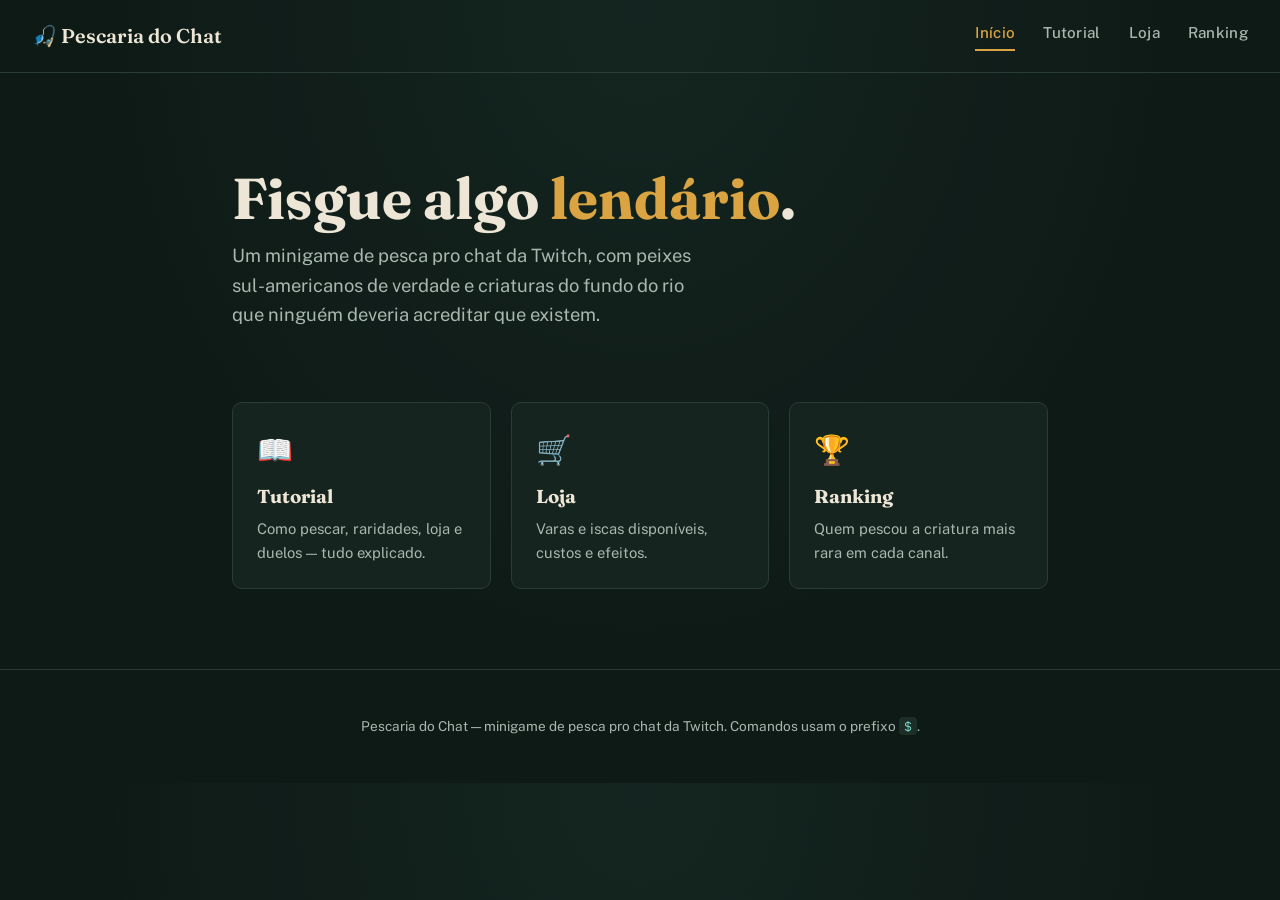
==== index.html @ 632166b0 "Site inicial: tutorial, loja e ranking do Pescaria do Chat" ====
<!doctype html>
<html lang="pt-BR">
<head>
<meta charset="utf-8">
<meta name="viewport" content="width=device-width, initial-scale=1">
<title>Início — Pescaria do Chat</title>
<link rel="preconnect" href="https://fonts.googleapis.com">
<link rel="preconnect" href="https://fonts.gstatic.com" crossorigin>
<link href="https://fonts.googleapis.com/css2?family=Fraunces:opsz,wght@9..144,400;9..144,600;9..144,700&family=Public+Sans:wght@400;500;600&family=IBM+Plex+Mono:wght@400;500&display=swap" rel="stylesheet">
<link rel="stylesheet" href="style.css">
<link rel="icon" href="data:image/svg+xml,<svg xmlns=%22http://www.w3.org/2000/svg%22 viewBox=%220 0 100 100%22><text y=%22.9em%22 font-size=%2290%22>🎣</text></svg>">
</head>
<body>
<header class="site-header">
  <a class="brand" href="index.html">🎣 Pescaria do Chat</a>
  <nav class="site-nav">
      <a href="index.html" class="active">Início</a>
      <a href="tutorial.html">Tutorial</a>
      <a href="loja.html">Loja</a>
      <a href="ranking.html">Ranking</a>
  </nav>
</header>
<main>

<div class="hero">
  <h1>Fisgue algo <span class="accent">lendário</span>.</h1>
  <p class="lede">Um minigame de pesca pro chat da Twitch, com peixes
  sul-americanos de verdade e criaturas do fundo do rio que ninguém
  deveria acreditar que existem.</p>
</div>
<div class="card-grid">
  <a class="nav-card" href="tutorial.html">
    <div class="emoji">📖</div>
    <h3>Tutorial</h3>
    <p>Como pescar, raridades, loja e duelos — tudo explicado.</p>
  </a>
  <a class="nav-card" href="loja.html">
    <div class="emoji">🛒</div>
    <h3>Loja</h3>
    <p>Varas e iscas disponíveis, custos e efeitos.</p>
  </a>
  <a class="nav-card" href="ranking.html">
    <div class="emoji">🏆</div>
    <h3>Ranking</h3>
    <p>Quem pescou a criatura mais rara em cada canal.</p>
  </a>
</div>

</main>
<footer class="site-footer">
  <p>Pescaria do Chat — minigame de pesca pro chat da Twitch. Comandos usam o prefixo <code>$</code>.</p>
</footer>
</body>
</html>
---- style.css ----
:root {
  --bg: #0e1a16;
  --surface: #16241f;
  --surface-2: #1d2e27;
  --border: #2a3d34;
  --text: #ede6d6;
  --text-muted: #a9b8ae;
  --gold: #d9a441;
  --glow: #7cd9c9;

  --tier-comum: #8fa593;
  --tier-incomum: #5b8a72;
  --tier-raro: #3e7c89;
  --tier-lendario: #d9a441;
  --tier-secreto: #7cd9c9;

  --display: "Fraunces", Georgia, serif;
  --body: "Public Sans", -apple-system, sans-serif;
  --mono: "IBM Plex Mono", ui-monospace, monospace;
}

* { box-sizing: border-box; }

html { scroll-behavior: smooth; }

body {
  margin: 0;
  background: var(--bg);
  background-image:
    radial-gradient(ellipse at top, rgba(124, 217, 201, 0.06), transparent 60%);
  color: var(--text);
  font-family: var(--body);
  line-height: 1.6;
  -webkit-font-smoothing: antialiased;
}

a { color: var(--gold); text-decoration: none; }
a:hover { text-decoration: underline; }
a:focus-visible, button:focus-visible {
  outline: 2px solid var(--glow);
  outline-offset: 2px;
}

code {
  font-family: var(--mono);
  background: var(--surface-2);
  padding: 0.1em 0.4em;
  border-radius: 4px;
  font-size: 0.92em;
  color: var(--glow);
}

.site-header {
  display: flex;
  align-items: center;
  justify-content: space-between;
  flex-wrap: wrap;
  gap: 1rem;
  padding: 1.25rem 2rem;
  border-bottom: 1px solid var(--border);
}

.brand {
  font-family: var(--display);
  font-weight: 600;
  font-size: 1.25rem;
  color: var(--text);
}
.brand:hover { text-decoration: none; color: var(--gold); }

.site-nav { display: flex; gap: 1.75rem; }
.site-nav a {
  color: var(--text-muted);
  font-weight: 500;
  font-size: 0.95rem;
  letter-spacing: 0.02em;
  padding-bottom: 0.2rem;
  border-bottom: 2px solid transparent;
}
.site-nav a:hover { color: var(--text); text-decoration: none; }
.site-nav a.active { color: var(--gold); border-bottom-color: var(--gold); }

main {
  max-width: 880px;
  margin: 0 auto;
  padding: 3rem 2rem 5rem;
}

.site-footer {
  text-align: center;
  color: var(--text-muted);
  font-size: 0.85rem;
  padding: 2rem;
  border-top: 1px solid var(--border);
}

/* Hero (index) */
.hero { padding: 3rem 0 2rem; }
.hero h1 {
  font-family: var(--display);
  font-size: clamp(2.4rem, 6vw, 3.6rem);
  font-weight: 700;
  margin: 0 0 0.75rem;
  line-height: 1.05;
}
.hero .accent { color: var(--gold); }
.hero p.lede {
  color: var(--text-muted);
  font-size: 1.15rem;
  max-width: 42ch;
  margin: 0 0 2.5rem;
}

.card-grid {
  display: grid;
  grid-template-columns: repeat(3, 1fr);
  gap: 1.25rem;
}
@media (max-width: 640px) {
  .card-grid { grid-template-columns: 1fr; }
}

.nav-card {
  display: block;
  background: var(--surface);
  border: 1px solid var(--border);
  border-radius: 10px;
  padding: 1.5rem;
  transition: border-color 0.15s ease, transform 0.15s ease;
}
.nav-card:hover {
  text-decoration: none;
  border-color: var(--gold);
  transform: translateY(-2px);
}
.nav-card .emoji { font-size: 1.8rem; }
.nav-card h3 {
  font-family: var(--display);
  color: var(--text);
  margin: 0.6rem 0 0.3rem;
}
.nav-card p { color: var(--text-muted); margin: 0; font-size: 0.92rem; }

/* Generic content typography */
h1.page-title {
  font-family: var(--display);
  font-size: clamp(2rem, 5vw, 2.6rem);
  margin: 0 0 0.5rem;
}
p.subtitle { color: var(--text-muted); margin: 0 0 2.5rem; font-size: 1.05rem; }

section.block { margin-bottom: 3rem; }
section.block h2 {
  font-family: var(--display);
  font-size: 1.5rem;
  border-bottom: 1px solid var(--border);
  padding-bottom: 0.5rem;
  margin-bottom: 1.25rem;
}
section.block h3 {
  font-family: var(--body);
  font-weight: 600;
  color: var(--gold);
  font-size: 1.05rem;
  margin: 1.5rem 0 0.5rem;
}

.command-list { list-style: none; padding: 0; margin: 0; }
.command-list li {
  display: flex;
  gap: 1rem;
  padding: 0.6rem 0;
  border-bottom: 1px dashed var(--border);
  font-size: 0.95rem;
}
.command-list code { flex: 0 0 auto; white-space: nowrap; }
.command-list span { color: var(--text-muted); }

/* Depth gauge - the signature element for rarity tiers */
.depth-gauge {
  display: grid;
  grid-template-columns: 14px 1fr;
  gap: 0;
}
.depth-band {
  border-radius: 3px;
  margin: 0.15rem 0;
}
.depth-row {
  display: contents;
}
.depth-content {
  padding: 1rem 0 1.4rem 1.25rem;
  border-bottom: 1px solid var(--border);
}
.depth-row:last-child .depth-content { border-bottom: none; }
.depth-content h4 {
  margin: 0 0 0.35rem;
  font-family: var(--body);
  font-weight: 600;
  font-size: 1.05rem;
  display: flex;
  align-items: center;
  gap: 0.6rem;
}
.depth-content .chance {
  font-family: var(--mono);
  font-size: 0.8rem;
  color: var(--text-muted);
  font-weight: 400;
}
.depth-content .species {
  color: var(--text-muted);
  font-size: 0.92rem;
}
.depth-content .species .fid {
  font-family: var(--mono);
  font-size: 0.78rem;
  color: var(--glow);
  opacity: 0.85;
}

/* Tables (shop, ranking) */
table.ledger {
  width: 100%;
  border-collapse: collapse;
  font-size: 0.95rem;
}
table.ledger th {
  text-align: left;
  font-family: var(--mono);
  font-size: 0.75rem;
  text-transform: uppercase;
  letter-spacing: 0.06em;
  color: var(--text-muted);
  border-bottom: 1px solid var(--border);
  padding: 0.5rem 0.75rem;
}
table.ledger td {
  padding: 0.65rem 0.75rem;
  border-bottom: 1px solid var(--border);
  vertical-align: top;
}
table.ledger tr:last-child td { border-bottom: none; }
table.ledger .num { font-family: var(--mono); color: var(--glow); }
table.ledger .id { font-family: var(--mono); font-size: 0.82rem; color: var(--text-muted); }

.rank-row .medal { font-size: 1.1rem; width: 1.6em; display: inline-block; }
.rank-tier {
  display: inline-block;
  font-family: var(--mono);
  font-size: 0.72rem;
  padding: 0.15em 0.5em;
  border-radius: 999px;
  border: 1px solid currentColor;
}

.channel-block { margin-bottom: 3.5rem; }
.channel-block h2 { text-transform: lowercase; }

.rank-tabs {
  display: flex;
  gap: 0.5rem;
  margin-bottom: 1.25rem;
  border-bottom: 1px solid var(--border);
}
.rank-tab {
  font-family: var(--body);
  font-size: 0.9rem;
  font-weight: 500;
  color: var(--text-muted);
  background: none;
  border: none;
  border-bottom: 2px solid transparent;
  padding: 0.6rem 0.25rem;
  margin-bottom: -1px;
  cursor: pointer;
}
.rank-tab:hover { color: var(--text); }
.rank-tab[aria-selected="true"] {
  color: var(--gold);
  border-bottom-color: var(--gold);
}
.rank-panel { display: none; }
.rank-panel.active { display: block; }

.empty-state {
  color: var(--text-muted);
  font-style: italic;
  padding: 1rem 0;
}

.generated-at {
  color: var(--text-muted);
  font-size: 0.82rem;
  font-family: var(--mono);
}
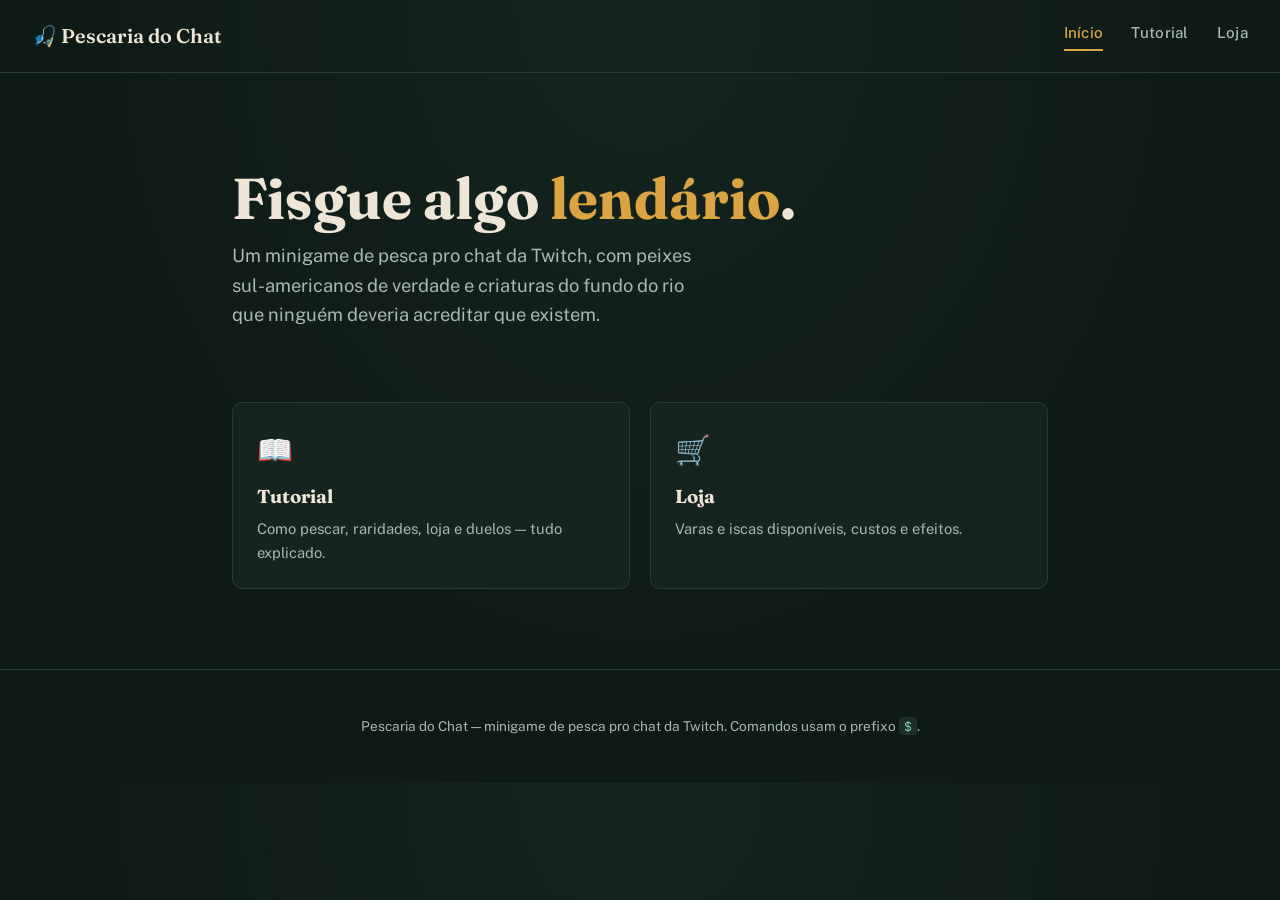
==== commit 6fe0fa0a: "Atualiza site (2026-08-07 22:37)" ====
--- a/index.html
+++ b/index.html
@@ -17,7 +17,6 @@
       <a href="index.html" class="active">Início</a>
       <a href="tutorial.html">Tutorial</a>
       <a href="loja.html">Loja</a>
-      <a href="ranking.html">Ranking</a>
   </nav>
 </header>
 <main>
@@ -39,11 +38,6 @@
     <h3>Loja</h3>
     <p>Varas e iscas disponíveis, custos e efeitos.</p>
   </a>
-  <a class="nav-card" href="ranking.html">
-    <div class="emoji">🏆</div>
-    <h3>Ranking</h3>
-    <p>Quem pescou a criatura mais rara em cada canal.</p>
-  </a>
 </div>
 
 </main>
--- a/style.css
+++ b/style.css
@@ -13,7 +13,8 @@
   --tier-incomum: #5b8a72;
   --tier-raro: #3e7c89;
   --tier-lendario: #d9a441;
-  --tier-secreto: #7cd9c9;
+  --tier-mitico: #53277e;
+  --tier-secreto: #780606;
 
   --display: "Fraunces", Georgia, serif;
   --body: "Public Sans", -apple-system, sans-serif;
@@ -114,7 +115,7 @@
 
 .card-grid {
   display: grid;
-  grid-template-columns: repeat(3, 1fr);
+  grid-template-columns: repeat(2, 1fr);
   gap: 1.25rem;
 }
 @media (max-width: 640px) {
